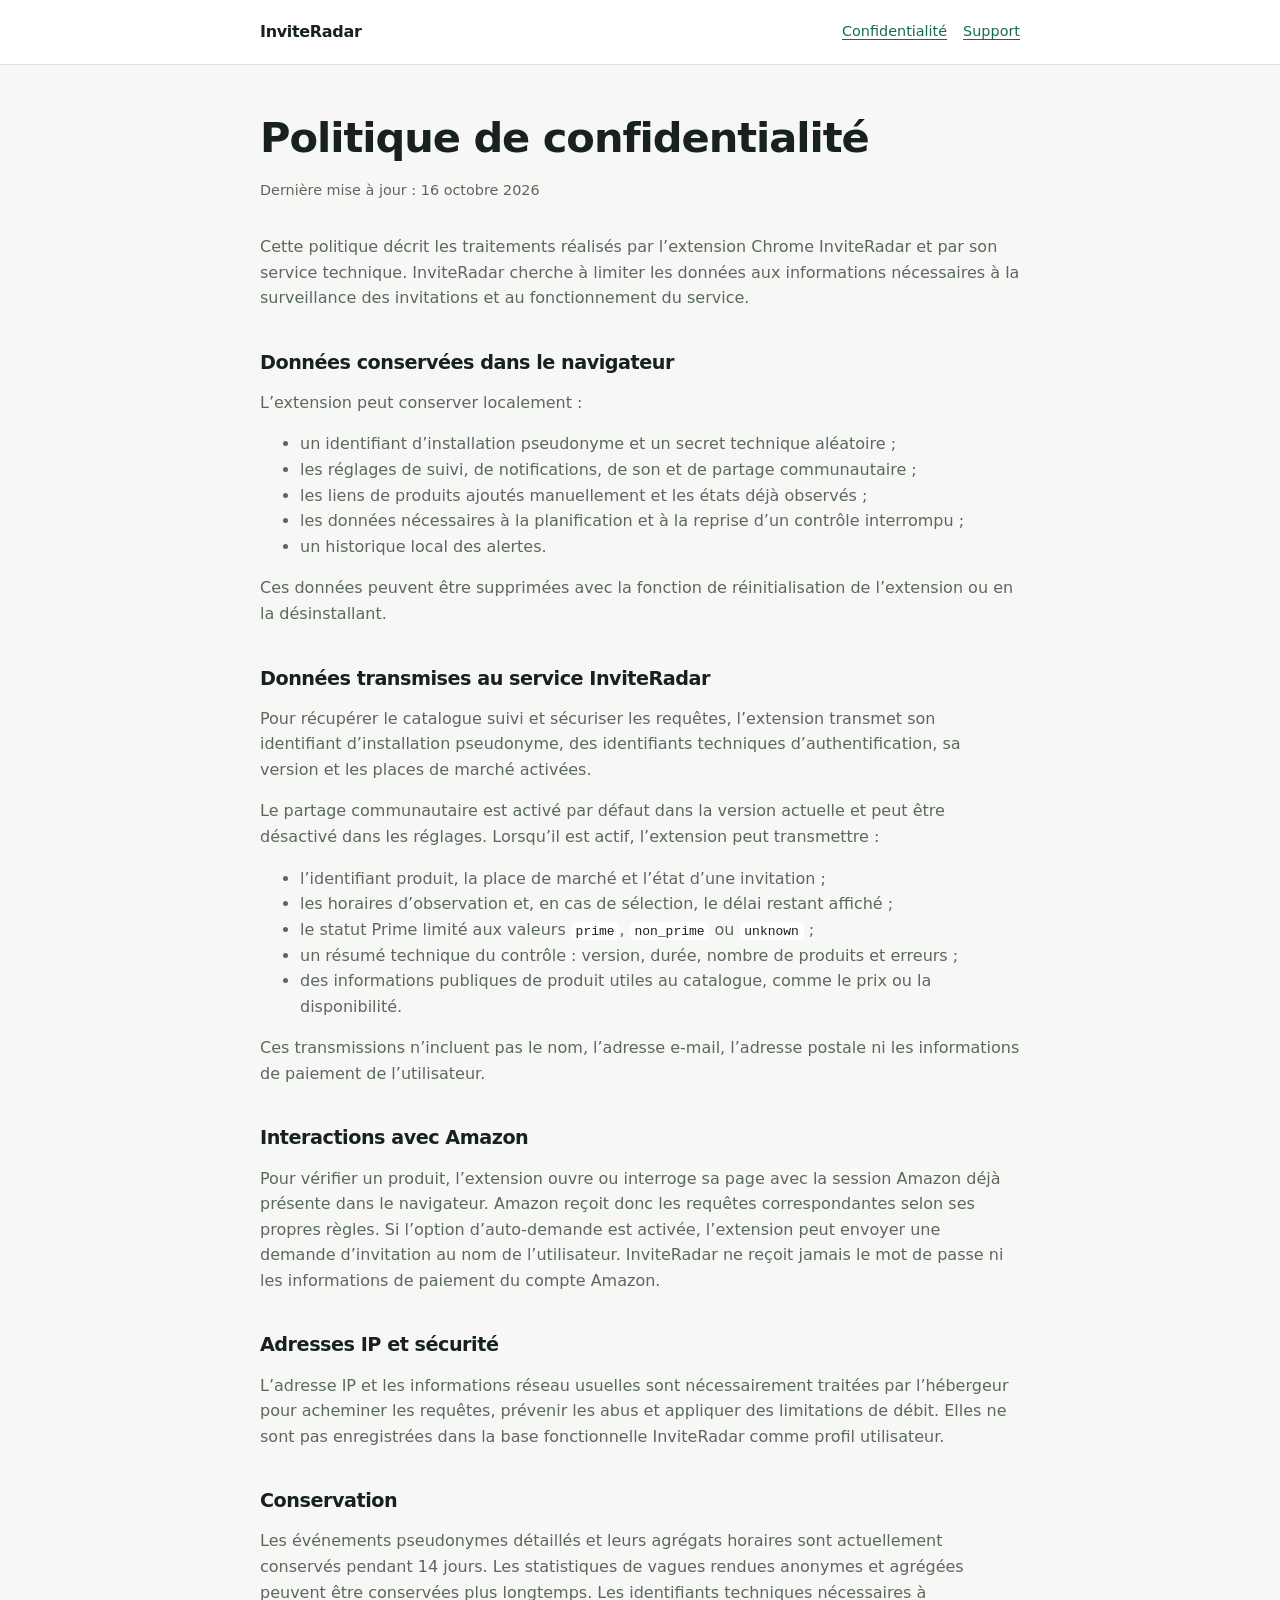
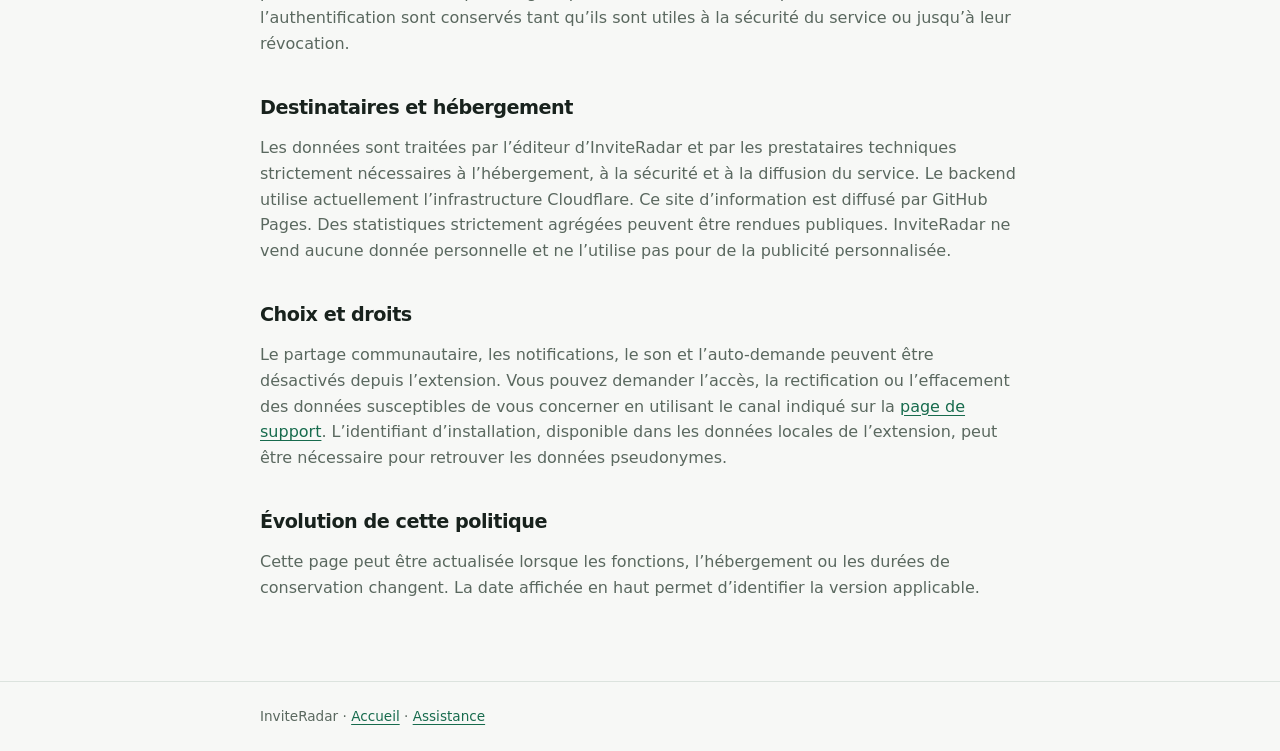
==== confidentialite/index.html @ 7794f68b "Publie les pages publiques InviteRadar" ====
<!doctype html>
<html lang="fr">
  <head>
    <meta charset="utf-8">
    <meta name="viewport" content="width=device-width, initial-scale=1">
    <meta name="description" content="Politique de confidentialité de l’extension Chrome InviteRadar.">
    <meta name="robots" content="index,follow">
    <title>Politique de confidentialité — InviteRadar</title>
    <link rel="stylesheet" href="/styles.css">
  </head>
  <body>
    <header class="site-header">
      <div class="header-inner">
        <a class="brand" href="/">InviteRadar</a>
        <nav aria-label="Navigation principale">
          <a href="/confidentialite/" aria-current="page">Confidentialité</a>
          <a href="/support/">Support</a>
        </nav>
      </div>
    </header>
    <main class="page narrow">
      <h1>Politique de confidentialité</h1>
      <p class="meta">Dernière mise à jour : 16 octobre 2026</p>
      <p>
        Cette politique décrit les traitements réalisés par l’extension Chrome InviteRadar et
        par son service technique. InviteRadar cherche à limiter les données aux informations
        nécessaires à la surveillance des invitations et au fonctionnement du service.
      </p>

      <h2>Données conservées dans le navigateur</h2>
      <p>L’extension peut conserver localement :</p>
      <ul>
        <li>un identifiant d’installation pseudonyme et un secret technique aléatoire ;</li>
        <li>les réglages de suivi, de notifications, de son et de partage communautaire ;</li>
        <li>les liens de produits ajoutés manuellement et les états déjà observés ;</li>
        <li>les données nécessaires à la planification et à la reprise d’un contrôle interrompu ;</li>
        <li>un historique local des alertes.</li>
      </ul>
      <p>Ces données peuvent être supprimées avec la fonction de réinitialisation de l’extension ou en la désinstallant.</p>

      <h2>Données transmises au service InviteRadar</h2>
      <p>
        Pour récupérer le catalogue suivi et sécuriser les requêtes, l’extension transmet son
        identifiant d’installation pseudonyme, des identifiants techniques d’authentification,
        sa version et les places de marché activées.
      </p>
      <p>
        Le partage communautaire est activé par défaut dans la version actuelle et peut être
        désactivé dans les réglages. Lorsqu’il est actif, l’extension peut transmettre :
      </p>
      <ul>
        <li>l’identifiant produit, la place de marché et l’état d’une invitation ;</li>
        <li>les horaires d’observation et, en cas de sélection, le délai restant affiché ;</li>
        <li>le statut Prime limité aux valeurs <code>prime</code>, <code>non_prime</code> ou <code>unknown</code> ;</li>
        <li>un résumé technique du contrôle : version, durée, nombre de produits et erreurs ;</li>
        <li>des informations publiques de produit utiles au catalogue, comme le prix ou la disponibilité.</li>
      </ul>
      <p>
        Ces transmissions n’incluent pas le nom, l’adresse e-mail, l’adresse postale ni les
        informations de paiement de l’utilisateur.
      </p>

      <h2>Interactions avec Amazon</h2>
      <p>
        Pour vérifier un produit, l’extension ouvre ou interroge sa page avec la session Amazon
        déjà présente dans le navigateur. Amazon reçoit donc les requêtes correspondantes selon
        ses propres règles. Si l’option d’auto-demande est activée, l’extension peut envoyer une
        demande d’invitation au nom de l’utilisateur. InviteRadar ne reçoit jamais le mot de passe
        ni les informations de paiement du compte Amazon.
      </p>

      <h2>Adresses IP et sécurité</h2>
      <p>
        L’adresse IP et les informations réseau usuelles sont nécessairement traitées par
        l’hébergeur pour acheminer les requêtes, prévenir les abus et appliquer des limitations
        de débit. Elles ne sont pas enregistrées dans la base fonctionnelle InviteRadar comme
        profil utilisateur.
      </p>

      <h2>Conservation</h2>
      <p>
        Les événements pseudonymes détaillés et leurs agrégats horaires sont actuellement
        conservés pendant 14 jours. Les statistiques de vagues rendues anonymes et agrégées
        peuvent être conservées plus longtemps. Les identifiants techniques nécessaires à
        l’authentification sont conservés tant qu’ils sont utiles à la sécurité du service ou
        jusqu’à leur révocation.
      </p>

      <h2>Destinataires et hébergement</h2>
      <p>
        Les données sont traitées par l’éditeur d’InviteRadar et par les prestataires techniques
        strictement nécessaires à l’hébergement, à la sécurité et à la diffusion du service.
        Le backend utilise actuellement l’infrastructure Cloudflare. Ce site d’information est
        diffusé par GitHub Pages. Des statistiques strictement agrégées peuvent être rendues
        publiques. InviteRadar ne vend aucune donnée personnelle et ne l’utilise pas pour de la
        publicité personnalisée.
      </p>

      <h2>Choix et droits</h2>
      <p>
        Le partage communautaire, les notifications, le son et l’auto-demande peuvent être
        désactivés depuis l’extension. Vous pouvez demander l’accès, la rectification ou
        l’effacement des données susceptibles de vous concerner en utilisant le canal indiqué
        sur la <a href="/support/">page de support</a>. L’identifiant d’installation, disponible
        dans les données locales de l’extension, peut être nécessaire pour retrouver les données pseudonymes.
      </p>

      <h2>Évolution de cette politique</h2>
      <p>
        Cette page peut être actualisée lorsque les fonctions, l’hébergement ou les durées de
        conservation changent. La date affichée en haut permet d’identifier la version applicable.
      </p>
    </main>
    <footer class="site-footer">
      <div class="footer-inner">InviteRadar · <a href="/">Accueil</a> · <a href="/support/">Assistance</a></div>
    </footer>
  </body>
</html>
---- styles.css ----
:root {
  color-scheme: light dark;
  --background: #f7f8f6;
  --surface: #ffffff;
  --text: #18221d;
  --muted: #5a685f;
  --border: #dce3de;
  --accent: #176b4d;
  --accent-strong: #0f553c;
  --focus: #f0a11a;
}

@media (prefers-color-scheme: dark) {
  :root {
    --background: #111713;
    --surface: #18201b;
    --text: #edf4ef;
    --muted: #adbbb2;
    --border: #344239;
    --accent: #69d5a4;
    --accent-strong: #8be7ba;
    --focus: #ffc55d;
  }
}

* {
  box-sizing: border-box;
}

html {
  font-family: Inter, ui-sans-serif, system-ui, -apple-system, BlinkMacSystemFont, "Segoe UI", sans-serif;
  line-height: 1.6;
  background: var(--background);
  color: var(--text);
}

body {
  margin: 0;
}

a {
  color: var(--accent);
  text-underline-offset: 0.2em;
}

a:hover {
  color: var(--accent-strong);
}

a:focus-visible {
  outline: 3px solid var(--focus);
  outline-offset: 3px;
}

.site-header,
.site-footer {
  border-color: var(--border);
  border-style: solid;
}

.site-header {
  border-width: 0 0 1px;
  background: var(--surface);
}

.site-footer {
  border-width: 1px 0 0;
  color: var(--muted);
}

.header-inner,
.page,
.footer-inner {
  width: min(100% - 2rem, 760px);
  margin-inline: auto;
}

.header-inner {
  min-height: 64px;
  display: flex;
  align-items: center;
  justify-content: space-between;
  gap: 1rem;
}

.brand {
  color: var(--text);
  font-weight: 750;
  text-decoration: none;
  letter-spacing: -0.02em;
}

nav {
  display: flex;
  flex-wrap: wrap;
  gap: 1rem;
  font-size: 0.9rem;
}

.page {
  padding-block: 4rem;
}

.page.narrow {
  padding-block: 3rem 4rem;
}

h1,
h2 {
  line-height: 1.2;
  letter-spacing: -0.025em;
}

h1 {
  margin: 0 0 1rem;
  font-size: clamp(2rem, 8vw, 3.4rem);
}

.narrow h1 {
  font-size: clamp(1.8rem, 6vw, 2.6rem);
}

h2 {
  margin: 2.5rem 0 0.7rem;
  font-size: 1.2rem;
}

p,
li {
  color: var(--muted);
}

strong {
  color: var(--text);
}

.lead {
  max-width: 640px;
  font-size: 1.15rem;
}

.actions {
  display: flex;
  flex-wrap: wrap;
  gap: 0.8rem;
  margin-top: 2rem;
}

.button {
  display: inline-flex;
  min-height: 44px;
  align-items: center;
  padding: 0.65rem 1rem;
  border: 1px solid var(--accent);
  border-radius: 10px;
  background: var(--accent);
  color: #ffffff;
  font-weight: 650;
  text-decoration: none;
}

.button:hover {
  background: var(--accent-strong);
  color: #ffffff;
}

.button.secondary {
  background: transparent;
  color: var(--accent);
}

.card {
  margin-top: 2.5rem;
  padding: 1.25rem;
  border: 1px solid var(--border);
  border-radius: 12px;
  background: var(--surface);
}

.card h2 {
  margin-top: 0;
}

.meta {
  margin-bottom: 2rem;
  font-size: 0.9rem;
}

code {
  padding: 0.1rem 0.3rem;
  border-radius: 5px;
  background: var(--surface);
  color: var(--text);
}

.footer-inner {
  padding-block: 1.5rem;
  font-size: 0.85rem;
}

@media (max-width: 540px) {
  .header-inner {
    align-items: flex-start;
    flex-direction: column;
    padding-block: 0.85rem;
  }

  .page {
    padding-block: 2.5rem;
  }
}
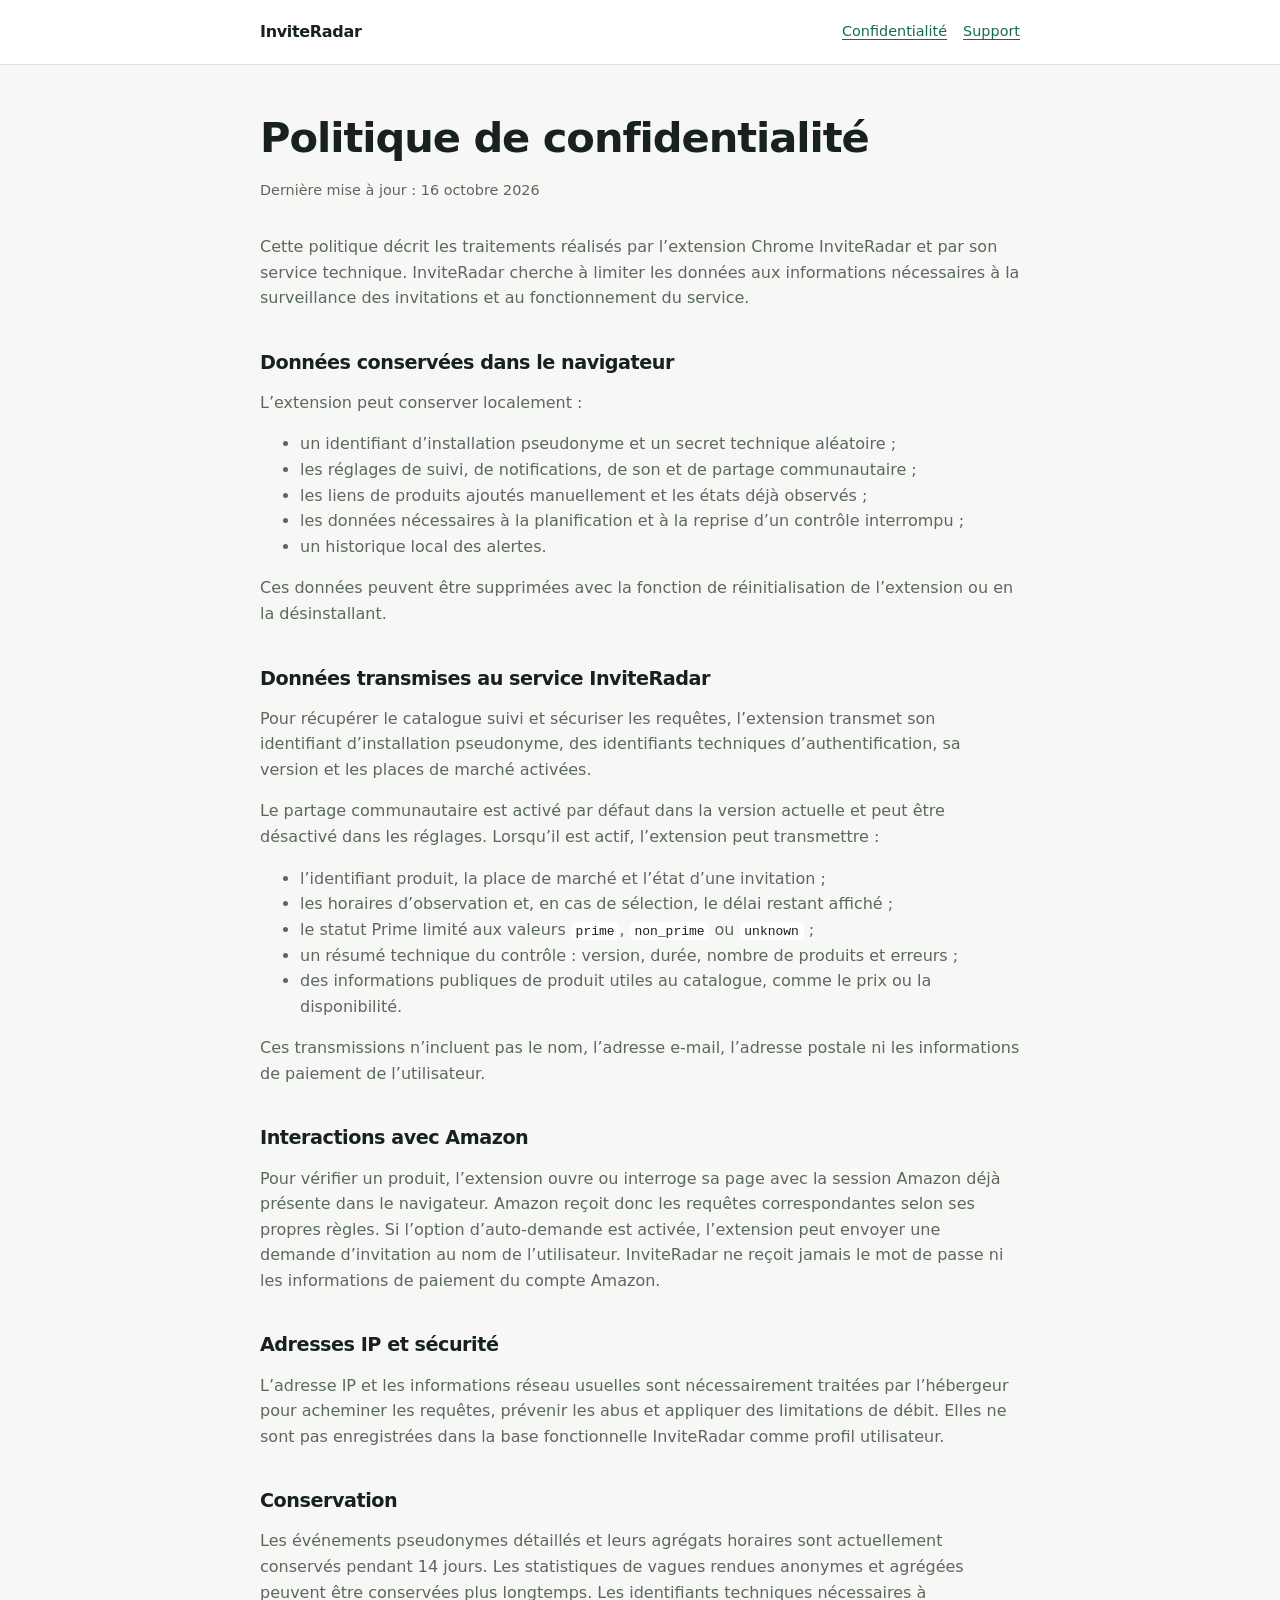
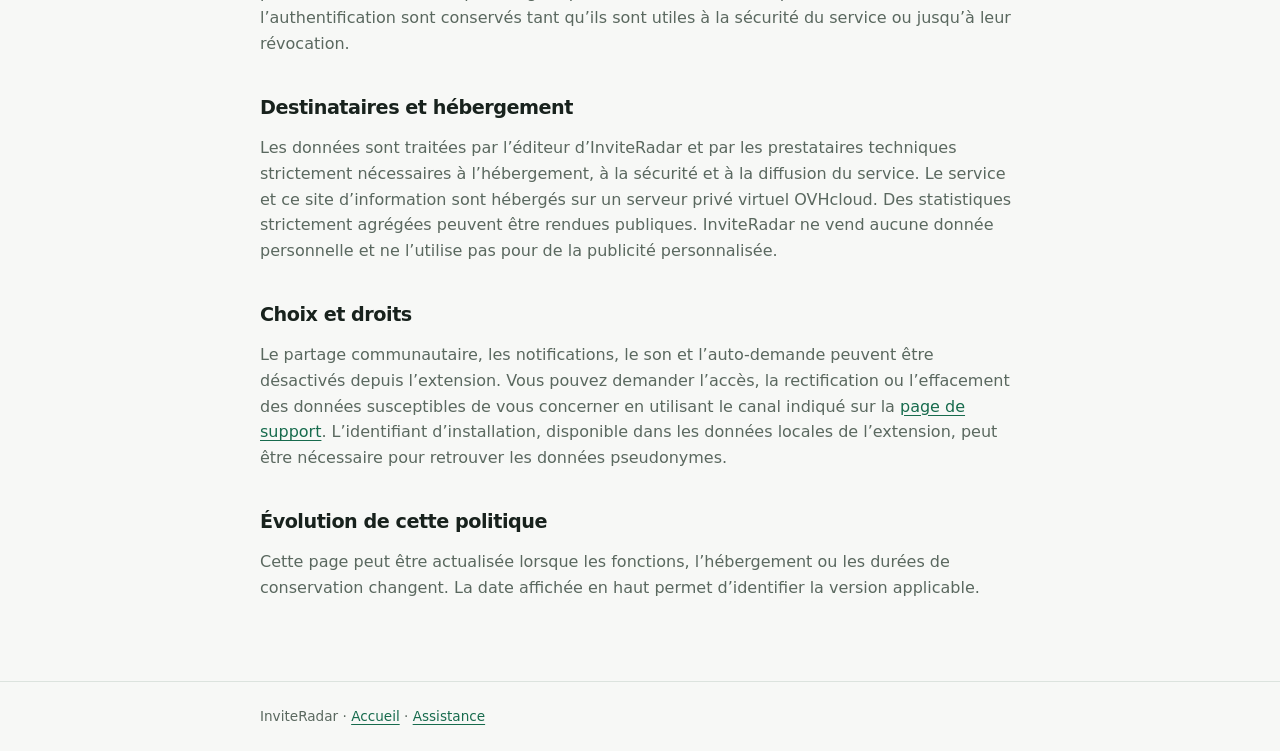
==== commit a5e051b3: "Corrige la mention d’hébergement" ====
--- a/confidentialite/index.html
+++ b/confidentialite/index.html
@@ -90,10 +90,9 @@
       <p>
         Les données sont traitées par l’éditeur d’InviteRadar et par les prestataires techniques
         strictement nécessaires à l’hébergement, à la sécurité et à la diffusion du service.
-        Le backend utilise actuellement l’infrastructure Cloudflare. Ce site d’information est
-        diffusé par GitHub Pages. Des statistiques strictement agrégées peuvent être rendues
-        publiques. InviteRadar ne vend aucune donnée personnelle et ne l’utilise pas pour de la
-        publicité personnalisée.
+        Le service et ce site d’information sont hébergés sur un serveur privé virtuel OVHcloud.
+        Des statistiques strictement agrégées peuvent être rendues publiques. InviteRadar ne vend
+        aucune donnée personnelle et ne l’utilise pas pour de la publicité personnalisée.
       </p>
 
       <h2>Choix et droits</h2>
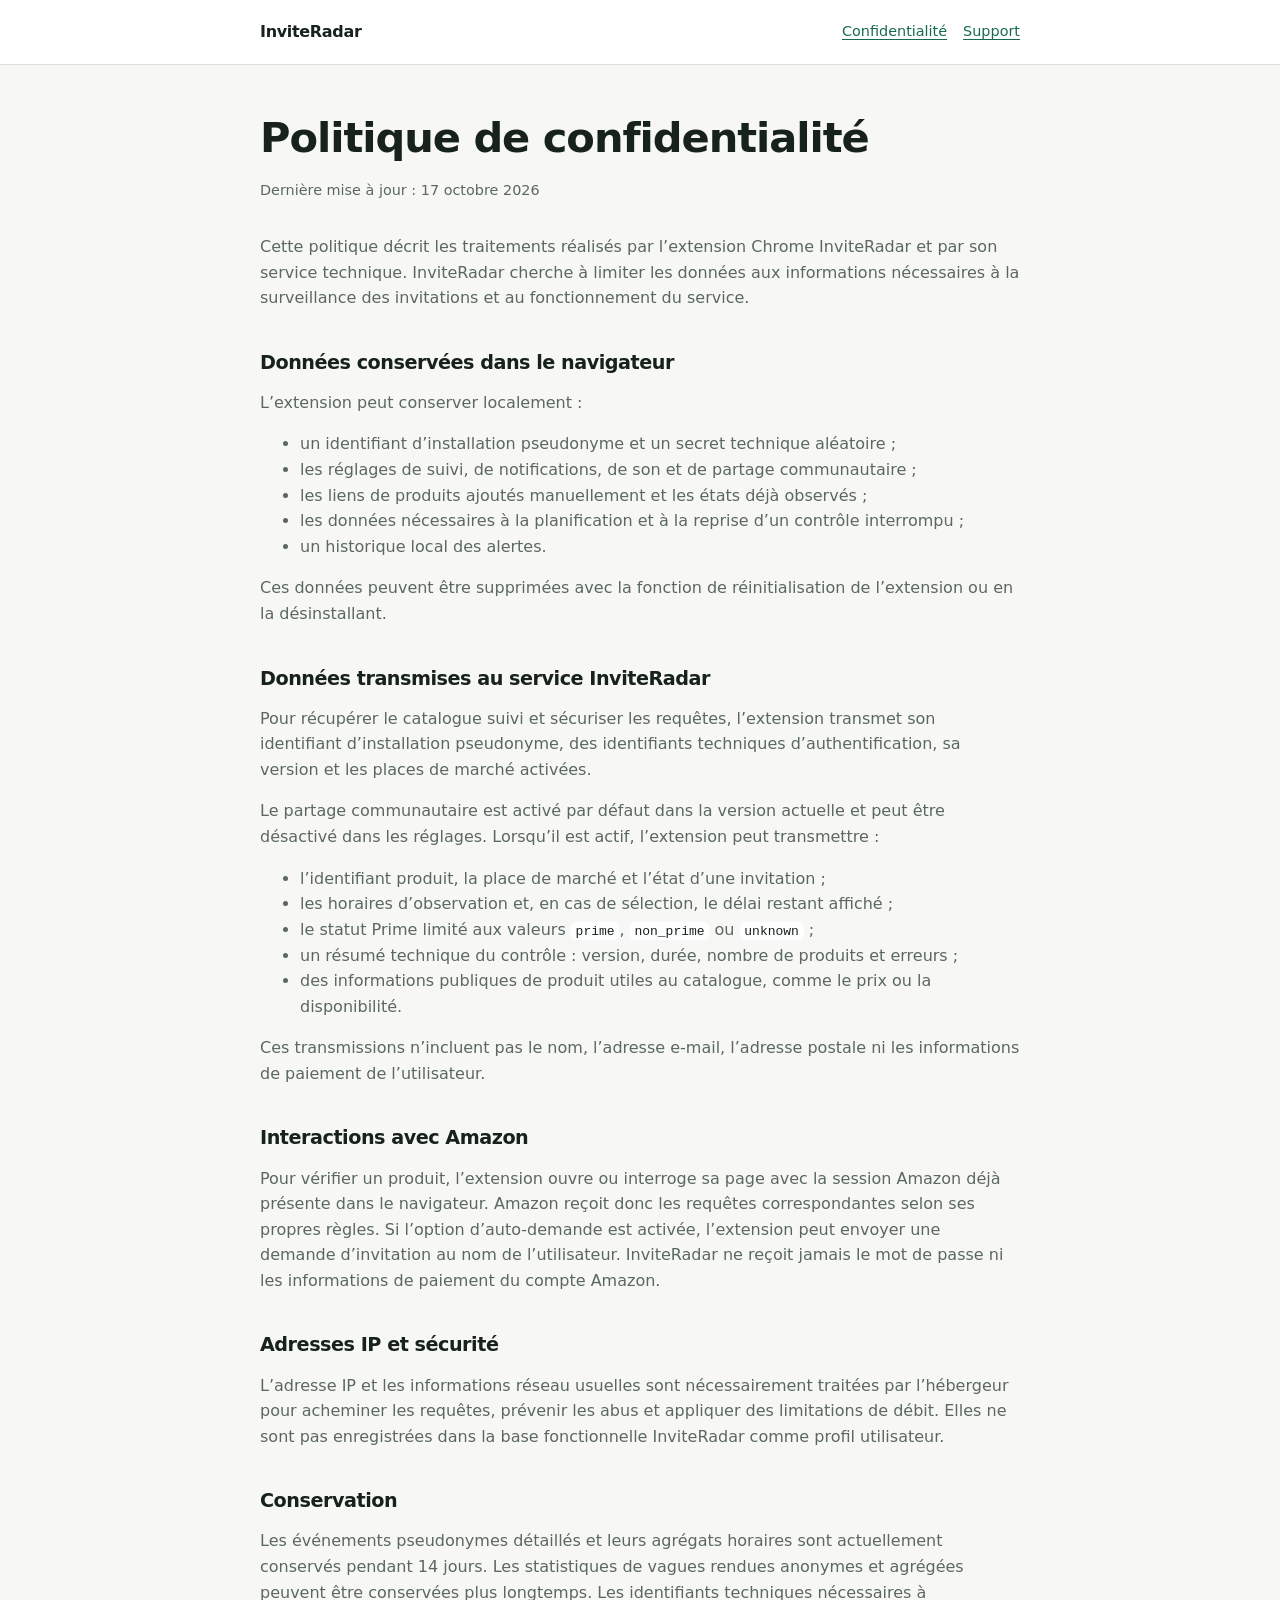
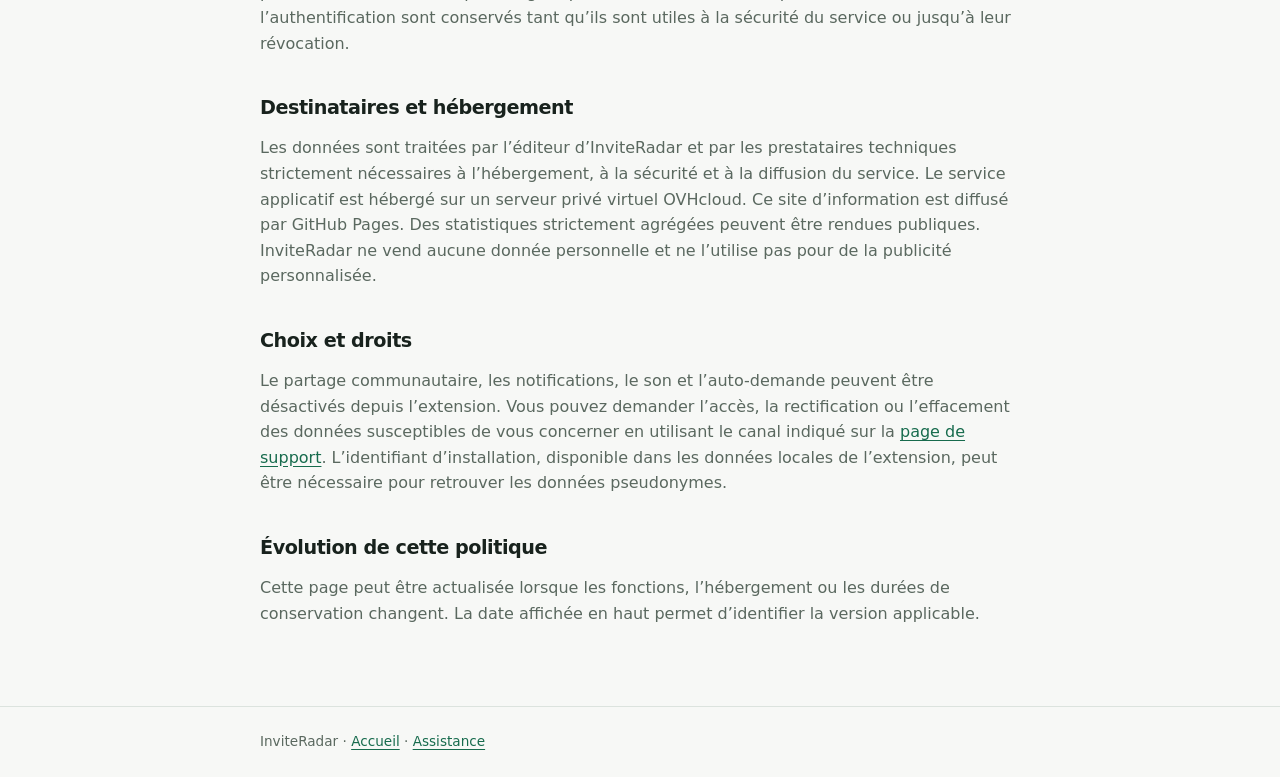
==== commit ba47d26a: "Précise l’hébergement de la politique" ====
--- a/confidentialite/index.html
+++ b/confidentialite/index.html
@@ -20,7 +20,7 @@
     </header>
     <main class="page narrow">
       <h1>Politique de confidentialité</h1>
-      <p class="meta">Dernière mise à jour : 16 octobre 2026</p>
+      <p class="meta">Dernière mise à jour : 17 octobre 2026</p>
       <p>
         Cette politique décrit les traitements réalisés par l’extension Chrome InviteRadar et
         par son service technique. InviteRadar cherche à limiter les données aux informations
@@ -90,9 +90,10 @@
       <p>
         Les données sont traitées par l’éditeur d’InviteRadar et par les prestataires techniques
         strictement nécessaires à l’hébergement, à la sécurité et à la diffusion du service.
-        Le service et ce site d’information sont hébergés sur un serveur privé virtuel OVHcloud.
-        Des statistiques strictement agrégées peuvent être rendues publiques. InviteRadar ne vend
-        aucune donnée personnelle et ne l’utilise pas pour de la publicité personnalisée.
+        Le service applicatif est hébergé sur un serveur privé virtuel OVHcloud. Ce site
+        d’information est diffusé par GitHub Pages. Des statistiques strictement agrégées peuvent
+        être rendues publiques. InviteRadar ne vend aucune donnée personnelle et ne l’utilise pas
+        pour de la publicité personnalisée.
       </p>
 
       <h2>Choix et droits</h2>
